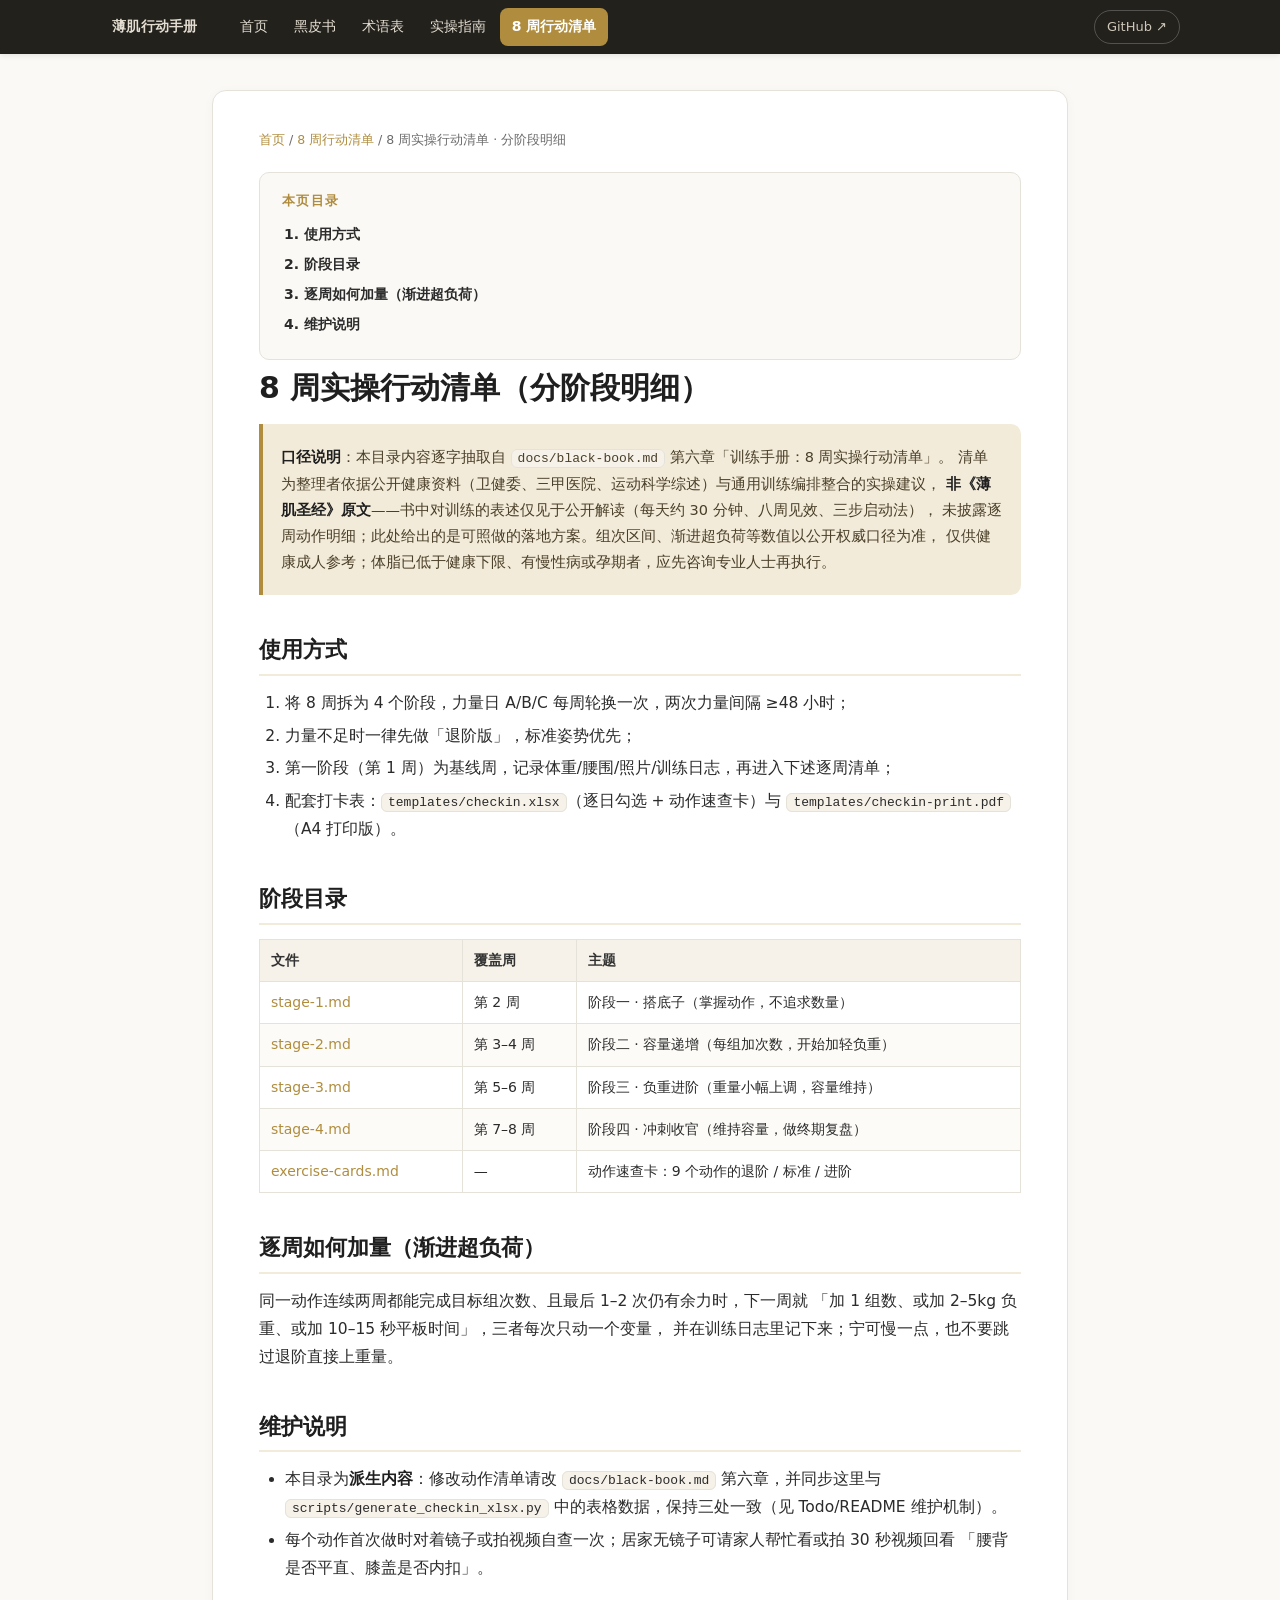
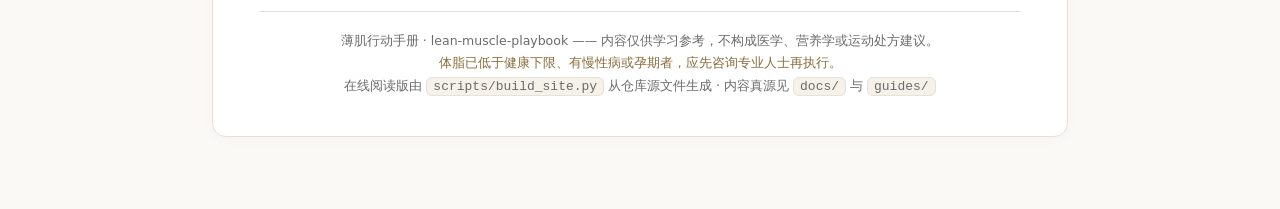
==== site/guides/8-week-plan/index.html @ f6e891b1 "feat: add static reading site with GitHub Pages workflow - site/: README/docs/guides 渲染为多页静态阅读站（统一顶栏" ====
<!DOCTYPE html>
<html lang="zh-CN">
<head>
<meta charset="UTF-8">
<meta name="viewport" content="width=device-width, initial-scale=1.0">
<title>8 周实操行动清单 · 分阶段明细 · 薄肌行动手册</title>
<meta name="description" content="8 周实操行动清单 · 分阶段明细 —— 薄肌行动手册（lean-muscle-playbook）在线阅读">
<link rel="stylesheet" href="../../assets/site.css">
</head>
<body>
<header class="topbar"><div class="topbar-inner">
<a class="brand" href="../../index.html"><span class="dot"></span>薄肌行动手册</a>
<nav><ul>
<li><a href="../../index.html">首页</a></li>
<li><a href="../../docs/black-book.html">黑皮书</a></li>
<li><a href="../../docs/glossary.html">术语表</a></li>
<li><a href="../../guides/practice-guide.html">实操指南</a></li>
<li><a class="active" href="../../guides/8-week-plan/index.html">8 周行动清单</a></li>
</ul></nav>
<a class="gh-link" href="https://github.com/isLinXu/lean-muscle-playbook" target="_blank" rel="noopener">GitHub ↗</a>
</div></header>
<main>
<div class="page">
<div class="crumb"><a href="../../index.html">首页</a> / <a href="../../guides/8-week-plan/index.html">8 周行动清单</a> / 8 周实操行动清单 · 分阶段明细</div>
<nav class="toc"><div class="toc-title">本页目录</div><ol>
<li class="lvl2"><a href="#ch-1">使用方式</a></li>
<li class="lvl2"><a href="#ch-2">阶段目录</a></li>
<li class="lvl2"><a href="#ch-3">逐周如何加量（渐进超负荷）</a></li>
<li class="lvl2"><a href="#ch-4">维护说明</a></li>
</ol></nav>

<h1 id="8-周实操行动清单分阶段明细">8 周实操行动清单（分阶段明细）</h1>
<blockquote>
<p><strong>口径说明</strong>：本目录内容逐字抽取自 <code>docs/black-book.md</code> 第六章「训练手册：8 周实操行动清单」。 清单为整理者依据公开健康资料（卫健委、三甲医院、运动科学综述）与通用训练编排整合的实操建议， <strong>非《薄肌圣经》原文</strong>——书中对训练的表述仅见于公开解读（每天约 30 分钟、八周见效、三步启动法）， 未披露逐周动作明细；此处给出的是可照做的落地方案。组次区间、渐进超负荷等数值以公开权威口径为准， 仅供健康成人参考；体脂已低于健康下限、有慢性病或孕期者，应先咨询专业人士再执行。</p>
</blockquote>
<h2 id="ch-1">使用方式</h2>
<ol type="1">
<li>将 8 周拆为 4 个阶段，力量日 A/B/C 每周轮换一次，两次力量间隔 ≥48 小时；</li>
<li>力量不足时一律先做「退阶版」，标准姿势优先；</li>
<li>第一阶段（第 1 周）为基线周，记录体重/腰围/照片/训练日志，再进入下述逐周清单；</li>
<li>配套打卡表：<code>templates/checkin.xlsx</code>（逐日勾选 + 动作速查卡）与 <code>templates/checkin-print.pdf</code>（A4 打印版）。</li>
</ol>
<h2 id="ch-2">阶段目录</h2>
<table>
<thead>
<tr class="header">
<th>文件</th>
<th>覆盖周</th>
<th>主题</th>
</tr>
</thead>
<tbody>
<tr class="odd">
<td><a href="../../guides/8-week-plan/stage-1.html">stage-1.md</a></td>
<td>第 2 周</td>
<td>阶段一 · 搭底子（掌握动作，不追求数量）</td>
</tr>
<tr class="even">
<td><a href="../../guides/8-week-plan/stage-2.html">stage-2.md</a></td>
<td>第 3–4 周</td>
<td>阶段二 · 容量递增（每组加次数，开始加轻负重）</td>
</tr>
<tr class="odd">
<td><a href="../../guides/8-week-plan/stage-3.html">stage-3.md</a></td>
<td>第 5–6 周</td>
<td>阶段三 · 负重进阶（重量小幅上调，容量维持）</td>
</tr>
<tr class="even">
<td><a href="../../guides/8-week-plan/stage-4.html">stage-4.md</a></td>
<td>第 7–8 周</td>
<td>阶段四 · 冲刺收官（维持容量，做终期复盘）</td>
</tr>
<tr class="odd">
<td><a href="../../guides/8-week-plan/exercise-cards.html">exercise-cards.md</a></td>
<td>—</td>
<td>动作速查卡：9 个动作的退阶 / 标准 / 进阶</td>
</tr>
</tbody>
</table>
<h2 id="ch-3">逐周如何加量（渐进超负荷）</h2>
<p>同一动作连续两周都能完成目标组次数、且最后 1–2 次仍有余力时，下一周就 「加 1 组数、或加 2–5kg 负重、或加 10–15 秒平板时间」，三者每次只动一个变量， 并在训练日志里记下来；宁可慢一点，也不要跳过退阶直接上重量。</p>
<h2 id="ch-4">维护说明</h2>
<ul>
<li>本目录为<strong>派生内容</strong>：修改动作清单请改 <code>docs/black-book.md</code> 第六章，并同步这里与 <code>scripts/generate_checkin_xlsx.py</code> 中的表格数据，保持三处一致（见 Todo/README 维护机制）。</li>
<li>每个动作首次做时对着镜子或拍视频自查一次；居家无镜子可请家人帮忙看或拍 30 秒视频回看 「腰背是否平直、膝盖是否内扣」。</li>
</ul>

<footer>
  <div>薄肌行动手册 · lean-muscle-playbook —— 内容仅供学习参考，不构成医学、营养学或运动处方建议。</div>
  <div class="warn">体脂已低于健康下限、有慢性病或孕期者，应先咨询专业人士再执行。</div>
  <div>在线阅读版由 <code>scripts/build_site.py</code> 从仓库源文件生成 · 内容真源见 <code>docs/</code> 与 <code>guides/</code></div>
</footer>
</div>
</main>
</body>
</html>
---- site/assets/site.css ----
/* lean-muscle-playbook 在线阅读站点统一样式
   设计语言延续既有交付物：墨色正文 + 金色点缀 + 米白底。 */
:root{
  --ink:#2b2b2b; --gray:#6b6b6b; --line:#e5e2da; --bg:#faf9f5; --card:#ffffff;
  --gold:#b08d3e; --gold-light:#f3ebd9; --green:#3e7d5a; --red:#b0483e; --soft:#f6f2e9;
  --topbar:#23211c;
}
*{box-sizing:border-box;}
html{scroll-behavior:smooth;}
body{margin:0;background:var(--bg);color:var(--ink);
  font-family:"PingFang SC","Hiragino Sans GB","Noto Sans CJK SC","Microsoft YaHei",system-ui,sans-serif;
  line-height:1.8;font-size:15.5px;}

/* ---------- 顶栏导航 ---------- */
.topbar{position:sticky;top:0;z-index:50;background:var(--topbar);color:#f5f1e8;
  box-shadow:0 1px 6px rgba(0,0,0,.10);}
.topbar-inner{max-width:1120px;margin:0 auto;padding:0 20px;display:flex;
  align-items:center;gap:18px;height:54px;}
.brand{display:flex;align-items:center;gap:8px;font-weight:700;font-size:16px;color:#f5f1e8;
  text-decoration:none;white-space:nowrap;letter-spacing:.02em;}
.brand .dot{width:10px;height:10px;border-radius:50%;background:var(--gold);flex:0 0 auto;}
.topbar nav{flex:1;min-width:0;}
.topbar ul{list-style:none;margin:0;padding:0;display:flex;gap:2px;overflow-x:auto;
  scrollbar-width:none;align-items:center;}
.topbar ul::-webkit-scrollbar{display:none;}
.topbar a{display:block;padding:6px 12px;border-radius:8px;color:#e4ded2;
  text-decoration:none;font-size:14px;white-space:nowrap;transition:background .15s,color .15s;}
.topbar a:hover{background:rgba(255,255,255,.08);color:#fff;}
.topbar a.active{background:var(--gold);color:#fff;font-weight:600;}
.topbar .gh-link{margin-left:auto;color:#cfc8ba;font-size:13px;text-decoration:none;
  white-space:nowrap;border:1px solid rgba(255,255,255,.22);border-radius:999px;padding:4px 12px;}
.topbar .gh-link:hover{color:#fff;border-color:var(--gold);}

/* ---------- 布局 ---------- */
main{max-width:900px;margin:0 auto;padding:36px 22px 72px;}
.page{background:var(--card);border:1px solid var(--line);border-radius:14px;
  padding:38px 46px;box-shadow:0 2px 12px rgba(0,0,0,.03);}
.crumb{font-size:12.5px;color:var(--gray);margin-bottom:14px;}
.crumb a{color:var(--gold);text-decoration:none;}
.crumb a:hover{text-decoration:underline;}

/* ---------- 标题 ---------- */
h1{margin:0 0 6px;font-size:30px;line-height:1.35;color:#1f1f1f;}
.lead{color:var(--gray);font-size:15px;margin:0 0 8px;}
h2{font-size:22px;margin:40px 0 14px;padding-bottom:8px;border-bottom:2px solid var(--gold-light);
  color:#1f1f1f;line-height:1.4;}
h3{font-size:17.5px;margin:28px 0 10px;color:#1f1f1f;line-height:1.45;}
h4{font-size:15.5px;margin:20px 0 6px;color:#333;}
h2:first-child{margin-top:8px;}
h3 code,h2 code{background:transparent;padding:0;}

/* ---------- 正文 ---------- */
p{margin:10px 0;}
strong{color:#1f1f1f;}
ul,ol{margin:8px 0 12px;padding-left:26px;}
li{margin:5px 0;}
a{color:var(--gold);text-decoration:none;}
a:hover{text-decoration:underline;}
hr{border:none;border-top:1px solid var(--line);margin:28px 0;}
blockquote{margin:16px 0;padding:14px 18px;border-left:4px solid var(--gold);
  background:var(--gold-light);border-radius:0 10px 10px 0;color:#4a3f28;font-size:14.5px;}
blockquote p{margin:6px 0;}
code{background:var(--soft);border:1px solid var(--line);border-radius:6px;
  padding:1px 6px;font-size:13px;font-family:ui-monospace,SFMono-Regular,Menlo,Consolas,monospace;}
pre{background:#23211c;color:#f0ead9;border-radius:10px;padding:16px 18px;overflow-x:auto;
  font-size:13px;line-height:1.6;}
pre code{background:transparent;border:none;color:inherit;padding:0;}
img{max-width:100%;height:auto;border-radius:10px;border:1px solid var(--line);}
figure{margin:16px 0;}
figcaption{font-size:12.5px;color:var(--gray);text-align:center;margin-top:6px;}

/* ---------- 表格 ---------- */
table{width:100%;border-collapse:collapse;margin:14px 0;font-size:14px;}
th,td{border:1px solid var(--line);padding:8px 11px;text-align:left;vertical-align:top;}
th{background:var(--soft);font-weight:600;color:#333;}
tr:nth-child(even) td{background:#fcfbf8;}

/* ---------- 目录卡片 ---------- */
.toc{background:var(--bg);border:1px solid var(--line);border-radius:10px;
  padding:16px 22px;margin:20px 0 8px;font-size:14px;}
.toc-title{font-weight:700;color:var(--gold);font-size:13px;letter-spacing:.1em;
  margin-bottom:10px;display:flex;align-items:center;gap:8px;}
.toc ol{margin:0;padding-left:22px;}
.toc ul{margin:0;padding-left:22px;list-style:disc;}
.toc a{color:var(--ink);}
.toc a:hover{color:var(--gold);text-decoration:none;}
.toc>ol>li{margin:5px 0;}
.toc .lvl2{font-weight:600;}
.toc .lvl3{font-weight:400;color:#444;}

/* ---------- 首页 hero 与卡片 ---------- */
.hero{padding:46px 40px 36px;background:linear-gradient(160deg,#2b2b2b 0%,#3a352b 60%,#4a4130 100%);
  border-radius:16px;color:#f5f1e8;margin-bottom:22px;}
.hero .kicker{color:var(--gold);font-weight:700;font-size:13px;letter-spacing:.16em;margin-bottom:10px;}
.hero h1{color:#fff;font-size:34px;margin-bottom:10px;}
.hero p{color:#e3dccb;max-width:660px;font-size:15px;}
.hero .pill{display:inline-block;background:rgba(255,255,255,.10);border:1px solid rgba(255,255,255,.18);
  border-radius:999px;padding:4px 14px;font-size:12.5px;margin:6px 8px 0 0;color:#f0ead9;}
.cards{display:grid;grid-template-columns:repeat(auto-fit,minmax(240px,1fr));gap:16px;margin:22px 0 8px;}
.card{background:var(--card);border:1px solid var(--line);border-radius:12px;padding:20px 22px;
  transition:transform .15s,box-shadow .15s;}
.card:hover{transform:translateY(-2px);box-shadow:0 6px 18px rgba(0,0,0,.06);}
.card .tag{display:inline-block;background:var(--gold-light);color:#7a6226;font-size:12px;
  font-weight:600;border-radius:6px;padding:2px 8px;margin-bottom:10px;letter-spacing:.04em;}
.card h3{margin:0 0 8px;font-size:16.5px;}
.card p{margin:0 0 12px;color:var(--gray);font-size:13.5px;line-height:1.65;}
.card a.go{font-size:13.5px;font-weight:600;}
.dl-list{display:grid;gap:10px;margin:14px 0;}
.dl-item{display:flex;align-items:center;gap:12px;background:var(--bg);border:1px solid var(--line);
  border-radius:10px;padding:12px 16px;}
.dl-item .ic{width:38px;height:38px;flex:0 0 38px;border-radius:8px;background:var(--gold-light);
  color:#7a6226;display:flex;align-items:center;justify-content:center;font-weight:700;font-size:13px;}
.dl-item .tt{flex:1;min-width:0;}
.dl-item .tt b{display:block;font-size:14.5px;}
.dl-item .tt span{color:var(--gray);font-size:12.5px;}
.dl-item .dl{color:var(--gold);font-weight:600;font-size:13.5px;white-space:nowrap;}

/* ---------- 页脚 ---------- */
footer{border-top:1px solid var(--line);margin-top:28px;padding-top:18px;
  color:var(--gray);font-size:12.5px;text-align:center;line-height:1.8;}
footer .warn{color:#8a6d3b;}

/* ---------- 响应式 ---------- */
@media(max-width:760px){
  main{padding:20px 14px 56px;}
  .page{padding:26px 20px;}
  .hero{padding:34px 24px 28px;}
  .hero h1{font-size:26px;}
  h1{font-size:24px;}
  h2{font-size:20px;}
  .topbar-inner{gap:10px;padding:0 12px;}
  .brand{font-size:14.5px;}
  .topbar .gh-link{display:none;}
}

/* ---------- 打印 ---------- */
@media print{
  .topbar,.crumb{display:none;}
  body{background:#fff;}
  .page{box-shadow:none;border:none;padding:0;}
  a{color:var(--ink);}
}
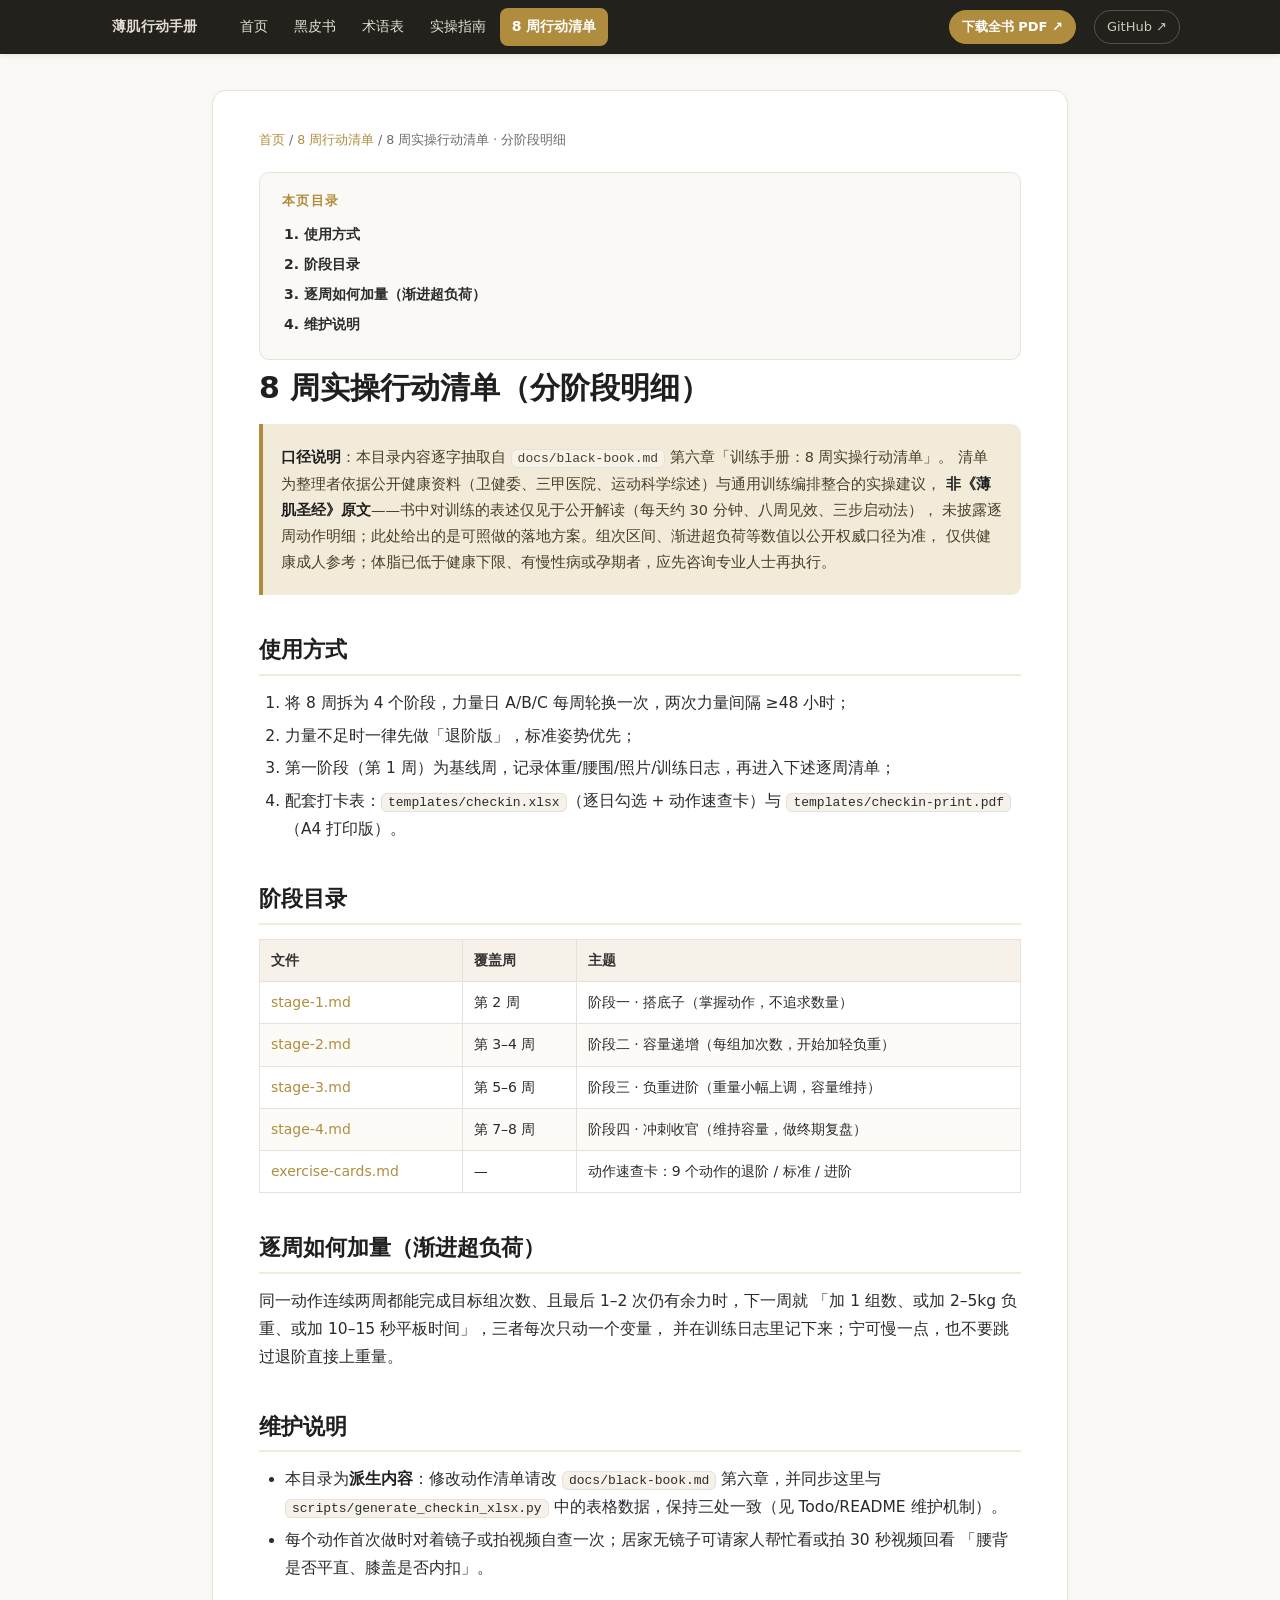
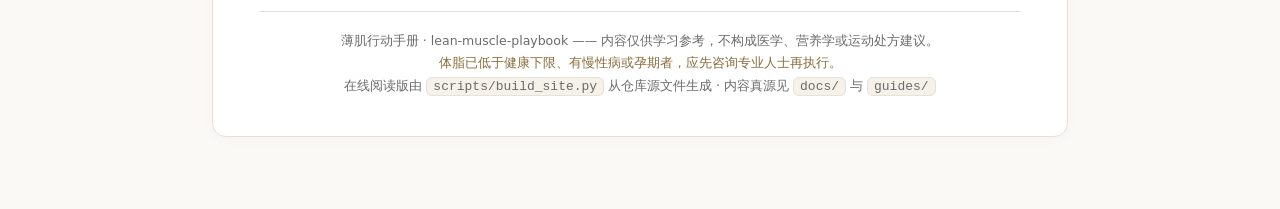
==== commit f941c167: "ui: move PDF download button to topbar" ====
--- a/site/guides/8-week-plan/index.html
+++ b/site/guides/8-week-plan/index.html
@@ -17,6 +17,7 @@
 <li><a href="../../guides/practice-guide.html">实操指南</a></li>
 <li><a class="active" href="../../guides/8-week-plan/index.html">8 周行动清单</a></li>
 </ul></nav>
+<a class="gh-link dl-top" href="https://raw.githubusercontent.com/isLinXu/lean-muscle-playbook/main/scripts/latex-book/main.pdf" target="_blank" rel="noopener">下载全书 PDF ↗</a>
 <a class="gh-link" href="https://github.com/isLinXu/lean-muscle-playbook" target="_blank" rel="noopener">GitHub ↗</a>
 </div></header>
 <main>
--- a/site/assets/site.css
+++ b/site/assets/site.css
@@ -30,6 +30,8 @@
 .topbar .gh-link{margin-left:auto;color:#cfc8ba;font-size:13px;text-decoration:none;
   white-space:nowrap;border:1px solid rgba(255,255,255,.22);border-radius:999px;padding:4px 12px;}
 .topbar .gh-link:hover{color:#fff;border-color:var(--gold);}
+.topbar .dl-top{color:#fff;font-weight:700;border-color:var(--gold);background:var(--gold);}
+.topbar .dl-top:hover{color:#fff;border-color:#9e7e35;background:#9e7e35;}
 
 /* ---------- 布局 ---------- */
 main{max-width:900px;margin:0 auto;padding:36px 22px 72px;}
@@ -131,6 +133,7 @@
   .topbar-inner{gap:10px;padding:0 12px;}
   .brand{font-size:14.5px;}
   .topbar .gh-link{display:none;}
+  .topbar .dl-top{display:inline-block;flex:0 0 auto;}
 }
 
 /* ---------- 打印 ---------- */
